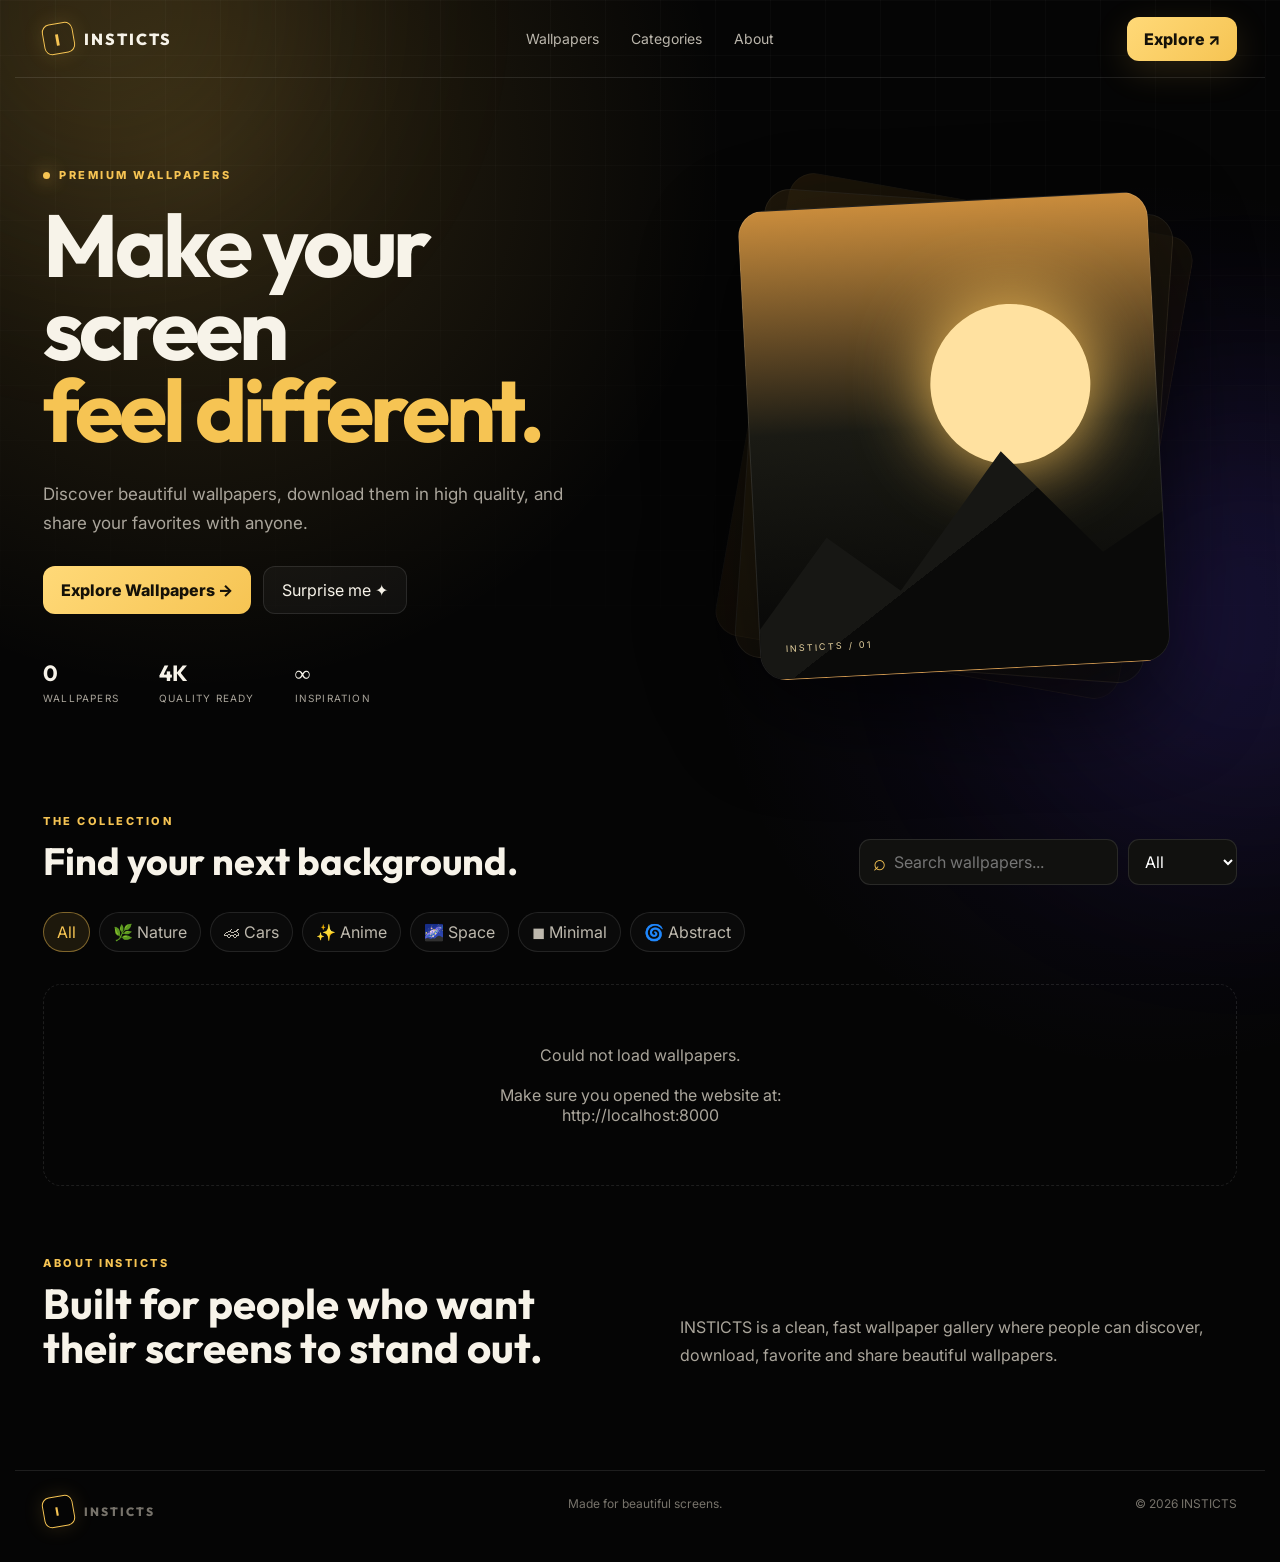
==== index.html @ b8e525a0 "Add files via upload" ====
<!DOCTYPE html>
<html lang="en">

<head>
    <meta charset="UTF-8">

    <meta name="viewport" content="width=device-width, initial-scale=1.0">

    <title>INSTICTS | Premium Wallpapers</title>

    <link rel="stylesheet" href="style.css">

    <link rel="preconnect" href="https://fonts.googleapis.com">

    <link rel="preconnect" href="https://fonts.gstatic.com" crossorigin>

    <link
        href="https://fonts.googleapis.com/css2?family=Inter:wght@400;500;600;700;800&family=Outfit:wght@500;600;700;800&display=swap"
        rel="stylesheet">

</head>


<body>

    <div class="bg-glow glow-one"></div>

    <div class="bg-glow glow-two"></div>


    <!-- NAVIGATION -->

    <header class="navbar">

        <a class="logo" href="#">

            <span class="logo-mark">I</span>

            <span>INSTICTS</span>

        </a>


        <nav>

            <a href="#wallpapers">Wallpapers</a>

            <a href="#categories">Categories</a>

            <a href="#about">About</a>

        </nav>


        <a class="nav-button" href="#wallpapers">

            Explore ↗

        </a>

    </header>



    <main>


        <!-- HERO SECTION -->

        <section class="hero">

            <div class="hero-copy">

                <div class="eyebrow">

                    <span></span>

                    PREMIUM WALLPAPERS

                </div>


                <h1>

                    Make your screen

                    <em>feel different.</em>

                </h1>


                <p>

                    Discover beautiful wallpapers, download them in high quality,
                    and share your favorites with anyone.

                </p>


                <div class="hero-actions">

                    <a class="primary-button" href="#wallpapers">

                        Explore Wallpapers →

                    </a>


                    <button class="ghost-button" id="randomHero">

                        Surprise me ✦

                    </button>

                </div>


                <div class="stats">

                    <div>

                        <strong id="wallpaperCount">0</strong>

                        <span>Wallpapers</span>

                    </div>


                    <div>

                        <strong>4K</strong>

                        <span>Quality Ready</span>

                    </div>


                    <div>

                        <strong>∞</strong>

                        <span>Inspiration</span>

                    </div>

                </div>

            </div>



            <!-- HERO ART -->

            <div class="hero-art">

                <div class="hero-card card-back"></div>

                <div class="hero-card card-middle"></div>

                <div class="hero-card card-front">

                    <div class="hero-sun"></div>

                    <div class="hero-mountain"></div>

                    <div class="hero-label">

                        INSTICTS / 01

                    </div>

                </div>

            </div>

        </section>



        <!-- WALLPAPER TOOLBAR -->

        <section class="toolbar" id="wallpapers">

            <div>

                <div class="section-kicker">

                    THE COLLECTION

                </div>


                <h2>

                    Find your next background.

                </h2>

            </div>


            <div class="controls">

                <label class="search">

                    <span>⌕</span>

                    <input
                        id="searchInput"
                        type="search"
                        placeholder="Search wallpapers...">

                </label>


                <select id="categoryFilter">

                    <option value="All">All</option>

                    <option value="Nature">Nature</option>

                    <option value="Cars">Cars</option>

                    <option value="Anime">Anime</option>

                    <option value="Space">Space</option>

                    <option value="Minimal">Minimal</option>

                    <option value="Abstract">Abstract</option>

                </select>

            </div>

        </section>



        <!-- CATEGORIES -->

        <section class="chips" id="categories">

            <button class="chip active" data-category="All">

                All

            </button>


            <button class="chip" data-category="Nature">

                🌿 Nature

            </button>


            <button class="chip" data-category="Cars">

                🏎 Cars

            </button>


            <button class="chip" data-category="Anime">

                ✨ Anime

            </button>


            <button class="chip" data-category="Space">

                🌌 Space

            </button>


            <button class="chip" data-category="Minimal">

                ◼ Minimal

            </button>


            <button class="chip" data-category="Abstract">

                🌀 Abstract

            </button>

        </section>



        <!-- WALLPAPERS AUTOMATICALLY APPEAR HERE -->

        <section
            class="wallpaper-grid"
            id="wallpaperGrid">

        </section>



        <!-- ABOUT SECTION -->

        <section class="about" id="about">

            <div>

                <div class="section-kicker">

                    ABOUT INSTICTS

                </div>


                <h2>

                    Built for people who want their screens to stand out.

                </h2>

            </div>


            <p>

                INSTICTS is a clean, fast wallpaper gallery where people can
                discover, download, favorite and share beautiful wallpapers.

            </p>

        </section>


    </main>



    <!-- WALLPAPER PREVIEW MODAL -->

    <div class="modal" id="previewModal">

        <div class="modal-backdrop" data-close></div>


        <div class="modal-content">

            <button
                class="modal-close"
                data-close>

                ×

            </button>


            <img
                id="modalImage"
                src=""
                alt="">


            <div class="modal-info">

                <div>

                    <span
                        class="modal-category"
                        id="modalCategory">

                    </span>


                    <h3 id="modalTitle"></h3>

                </div>


                <div class="modal-actions">

                    <button
                        class="primary-button small"
                        id="modalDownload">

                        Download ↓

                    </button>


                    <button
                        class="ghost-button small"
                        id="modalShare">

                        Share ↗

                    </button>

                </div>

            </div>

        </div>

    </div>



    <!-- FOOTER -->

    <footer>

        <div class="logo">

            <span class="logo-mark">I</span>

            <span>INSTICTS</span>

        </div>


        <span>

            Made for beautiful screens.

        </span>


        <span>

            © 2026 INSTICTS

        </span>

    </footer>



    <!-- JAVASCRIPT -->

    <script src="script.js"></script>

</body>

</html>
---- style.css ----
:root {
    --gold: #f6c453;
    --gold-light: #ffd978;
    --black: #050505;
    --panel: #11110f;
    --text: #f7f3e9;
    --muted: #aaa59b;
    --line: rgba(255,255,255,0.1);
}

* {
    box-sizing: border-box;
    margin: 0;
    padding: 0;
}

html {
    scroll-behavior: smooth;
}

body {
    min-height: 100vh;
    background:
        radial-gradient(
            circle at 15% 10%,
            rgba(246,196,83,0.16),
            transparent 30%
        ),
        radial-gradient(
            circle at 90% 40%,
            rgba(110,70,255,0.10),
            transparent 30%
        ),
        #050505;

    color: var(--text);
    font-family: Inter, Arial, sans-serif;
    overflow-x: hidden;
}

/* Background grid */

body::before {
    content: "";
    position: fixed;
    inset: 0;
    pointer-events: none;
    z-index: -5;

    background-image:
        linear-gradient(
            rgba(255,255,255,0.025) 1px,
            transparent 1px
        ),
        linear-gradient(
            90deg,
            rgba(255,255,255,0.025) 1px,
            transparent 1px
        );

    background-size: 55px 55px;

    mask-image:
        linear-gradient(
            to bottom,
            black,
            transparent 90%
        );
}

/* Glow effects */

.bg-glow {
    position: fixed;
    width: 420px;
    height: 420px;
    border-radius: 50%;
    filter: blur(120px);
    opacity: 0.12;
    pointer-events: none;
    z-index: -2;
}

.glow-one {
    background: var(--gold);
    top: -200px;
    left: -100px;
}

.glow-two {
    background: #6048ff;
    right: -180px;
    top: 45%;
}


/* Links */

a {
    color: inherit;
    text-decoration: none;
}

button,
input,
select {
    font: inherit;
}


/* NAVIGATION */

.navbar {
    height: 78px;
    max-width: 1250px;
    margin: auto;

    padding: 0 28px;

    display: flex;
    align-items: center;
    justify-content: space-between;

    border-bottom: 1px solid var(--line);
}

.logo {
    display: flex;
    align-items: center;
    gap: 10px;

    font-family: Outfit, sans-serif;
    font-weight: 800;

    letter-spacing: 2px;
}

.logo-mark {
    width: 31px;
    height: 31px;

    display: grid;
    place-items: center;

    border: 1px solid var(--gold);
    color: var(--gold);

    border-radius: 8px;

    transform: rotate(-10deg);

    box-shadow:
        0 0 20px rgba(246,196,83,0.15);
}

nav {
    display: flex;
    gap: 32px;

    color: #bbb6ac;

    font-size: 14px;
}

nav a {
    transition: 0.25s;
}

nav a:hover {
    color: var(--gold);
}

.nav-button {
    padding: 12px 17px;

    border-radius: 12px;

    background:
        linear-gradient(
            135deg,
            var(--gold-light),
            var(--gold)
        );

    color: #151108;

    font-weight: 800;

    box-shadow:
        0 10px 35px rgba(246,196,83,0.15);

    transition: 0.25s;
}

.nav-button:hover {
    transform: translateY(-2px);
}


/* HERO */

.hero {
    max-width: 1250px;
    margin: auto;

    padding: 90px 28px 110px;

    display: grid;
    grid-template-columns: 1fr 1fr;

    align-items: center;

    gap: 60px;
}

.eyebrow {
    display: flex;
    align-items: center;

    gap: 9px;

    margin-bottom: 22px;

    color: var(--gold);

    font-size: 11px;
    font-weight: 800;

    letter-spacing: 2.5px;
}

.eyebrow span {
    width: 7px;
    height: 7px;

    border-radius: 50%;

    background: var(--gold);

    box-shadow:
        0 0 18px var(--gold);
}

h1,
h2,
h3 {
    font-family: Outfit, sans-serif;
}

h1 {
    font-size: clamp(52px, 7vw, 88px);

    line-height: 0.94;

    letter-spacing: -4px;
}

h1 em {
    display: block;

    color: var(--gold);

    font-style: normal;
}

.hero-copy > p {
    max-width: 560px;

    margin: 28px 0;

    color: var(--muted);

    font-size: 17px;

    line-height: 1.7;
}

.hero-actions {
    display: flex;
    gap: 12px;

    flex-wrap: wrap;
}

.primary-button {
    border: none;

    padding: 13px 18px;

    border-radius: 12px;

    background:
        linear-gradient(
            135deg,
            var(--gold-light),
            var(--gold)
        );

    color: #151108;

    font-weight: 800;

    cursor: pointer;

    display: inline-flex;
    align-items: center;

    gap: 10px;

    transition: 0.25s;
}

.primary-button:hover {
    transform: translateY(-2px);

    box-shadow:
        0 15px 35px rgba(246,196,83,0.2);
}

.ghost-button {
    border: 1px solid var(--line);

    padding: 13px 18px;

    border-radius: 12px;

    background: rgba(255,255,255,0.04);

    color: var(--text);

    cursor: pointer;

    transition: 0.25s;
}

.ghost-button:hover {
    color: var(--gold);

    border-color:
        rgba(246,196,83,0.45);
}


/* STATS */

.stats {
    display: flex;

    gap: 40px;

    margin-top: 45px;
}

.stats div {
    display: flex;

    flex-direction: column;

    gap: 5px;
}

.stats strong {
    font-family: Outfit;

    font-size: 22px;
}

.stats span {
    color: var(--muted);

    font-size: 10px;

    text-transform: uppercase;

    letter-spacing: 1.2px;
}


/* HERO ART */

.hero-art {
    position: relative;

    width: 100%;

    max-width: 500px;

    height: 530px;

    margin: auto;
}

.hero-card {
    position: absolute;

    inset: 30px 45px;

    overflow: hidden;

    border-radius: 26px;

    border: 1px solid rgba(255,255,255,0.1);

    box-shadow:
        0 35px 100px rgba(0,0,0,0.45);
}

.card-back {
    transform: rotate(10deg);

    opacity: 0.3;

    background:
        linear-gradient(
            135deg,
            #553c15,
            #17130b
        );
}

.card-middle {
    transform: rotate(4deg);

    opacity: 0.6;

    background:
        linear-gradient(
            135deg,
            #31250f,
            #0d0d0b
        );
}

.card-front {
    transform: rotate(-3deg);

    background:
        linear-gradient(
            180deg,
            #c98c3c 0%,
            #1a1a14 48%,
            #050505 100%
        );
}

.hero-sun {
    position: absolute;

    width: 160px;
    height: 160px;

    top: 105px;
    right: 65px;

    border-radius: 50%;

    background: #ffe1a0;

    box-shadow:
        0 0 75px #ffc85b;
}

.hero-mountain {
    position: absolute;

    bottom: 0;
    left: -10%;

    width: 125%;
    height: 55%;

    background:
        linear-gradient(
            145deg,
            #171714 50%,
            #0a0a09 50%
        );

    clip-path:
        polygon(
            0 100%,
            22% 46%,
            36% 68%,
            57% 16%,
            76% 57%,
            100% 28%,
            100% 100%
        );
}

.hero-label {
    position: absolute;

    bottom: 25px;
    left: 25px;

    color: #e7d3a0;

    font-size: 9px;

    letter-spacing: 2px;
}


/* COLLECTION */

.toolbar {
    max-width: 1250px;
    margin: auto;

    padding: 0 28px;

    display: flex;

    justify-content: space-between;

    align-items: end;

    gap: 30px;
}

.section-kicker {
    color: var(--gold);

    font-size: 11px;

    font-weight: 800;

    letter-spacing: 2.5px;
}

.toolbar h2 {
    margin-top: 9px;

    font-size: 38px;
}

.controls {
    display: flex;

    gap: 10px;
}

.search {
    display: flex;

    align-items: center;

    gap: 8px;

    padding: 0 13px;

    border: 1px solid var(--line);

    border-radius: 11px;

    background: var(--panel);
}

.search span {
    color: var(--gold);

    font-size: 22px;
}

.search input {
    width: 210px;

    padding: 12px 0;

    border: none;

    outline: none;

    background: transparent;

    color: white;
}

.controls select {
    padding: 0 12px;

    border: 1px solid var(--line);

    border-radius: 11px;

    outline: none;

    background: var(--panel);

    color: white;
}


/* CATEGORY BUTTONS */

.chips {
    max-width: 1250px;

    margin: 27px auto 32px;

    padding: 0 28px;

    display: flex;

    gap: 9px;

    flex-wrap: wrap;
}

.chip {
    padding: 9px 13px;

    border: 1px solid var(--line);

    border-radius: 999px;

    background: rgba(255,255,255,0.025);

    color: #bdb8ad;

    cursor: pointer;

    transition: 0.25s;
}

.chip:hover,
.chip.active {
    color: var(--gold);

    border-color:
        rgba(246,196,83,0.45);

    background:
        rgba(246,196,83,0.1);
}


/* WALLPAPER GRID */

.wallpaper-grid {
    max-width: 1250px;

    margin: auto;

    padding: 0 28px 70px;

    display: grid;

    grid-template-columns:
        repeat(4, 1fr);

    gap: 16px;
}

.wallpaper-card {
    position: relative;

    overflow: hidden;

    aspect-ratio: 4 / 5;

    border-radius: 17px;

    background: #111;

    border: 1px solid var(--line);

    cursor: pointer;

    transition: 0.3s;
}

.wallpaper-card:hover {
    transform: translateY(-5px);

    border-color:
        rgba(246,196,83,0.3);

    box-shadow:
        0 20px 45px rgba(0,0,0,0.35);
}

.wallpaper-card img {
    width: 100%;
    height: 100%;

    object-fit: cover;

    display: block;

    transition:
        transform 0.5s,
        filter 0.5s;
}

.wallpaper-card:hover img {
    transform: scale(1.07);

    filter: brightness(0.65);
}

.card-overlay {
    position: absolute;

    inset: 0;

    padding: 14px;

    display: flex;

    flex-direction: column;

    justify-content: space-between;

    opacity: 0;

    background:
        linear-gradient(
            to bottom,
            rgba(0,0,0,0.15),
            rgba(0,0,0,0.85)
        );

    transition: 0.3s;
}

.wallpaper-card:hover .card-overlay {
    opacity: 1;
}

.card-top {
    display: flex;

    justify-content: space-between;
}

.icon-btn {
    width: 36px;
    height: 36px;

    border-radius: 50%;

    border: 1px solid
        rgba(255,255,255,0.18);

    background:
        rgba(0,0,0,0.45);

    color: white;

    cursor: pointer;

    transition: 0.2s;
}

.icon-btn:hover {
    color: var(--gold);

    border-color: var(--gold);
}

.card-bottom {
    display: flex;

    justify-content: space-between;

    align-items: end;
}

.card-bottom h3 {
    margin-top: 8px;

    font-size: 17px;
}

.tag {
    padding: 5px 8px;

    border-radius: 99px;

    background: var(--gold);

    color: #111;

    font-size: 9px;

    font-weight: 800;
}


/* OWNER MESSAGE */

.owner-note {
    max-width: 1194px;

    margin: 0 auto 100px;

    padding: 20px;

    display: flex;

    gap: 14px;

    align-items: center;

    border: 1px dashed
        rgba(246,196,83,0.28);

    border-radius: 16px;

    background:
        rgba(246,196,83,0.025);
}

.owner-icon {
    width: 42px;
    height: 42px;

    display: grid;

    place-items: center;

    flex-shrink: 0;

    border-radius: 12px;

    background:
        rgba(246,196,83,0.1);

    color: var(--gold);

    font-size: 25px;
}

.owner-note p {
    margin-top: 4px;

    color: var(--muted);

    font-size: 13px;

    line-height: 1.5;
}

.owner-note code {
    color: var(--gold);
}


/* ABOUT */

.about {
    max-width: 1250px;

    margin: auto;

    padding: 0 28px 100px;

    display: grid;

    grid-template-columns:
        1fr 1fr;

    gap: 80px;
}

.about h2 {
    margin-top: 12px;

    font-size: 42px;

    line-height: 1.05;
}

.about p {
    align-self: end;

    color: var(--muted);

    line-height: 1.8;
}


/* FOOTER */

footer {
    max-width: 1250px;

    margin: auto;

    padding: 25px 28px 35px;

    border-top: 1px solid var(--line);

    display: flex;

    justify-content: space-between;

    color: #77736b;

    font-size: 12px;
}


/* MODAL */

.modal {
    position: fixed;

    inset: 0;

    z-index: 20;

    display: none;

    align-items: center;

    justify-content: center;

    padding: 25px;
}

.modal.open {
    display: flex;
}

.modal-backdrop {
    position: absolute;

    inset: 0;

    background:
        rgba(0,0,0,0.84);

    backdrop-filter: blur(8px);
}

.modal-content {
    position: relative;

    z-index: 1;

    width: min(900px, 100%);

    max-height: 92vh;

    overflow: auto;

    padding: 14px;

    border: 1px solid var(--line);

    border-radius: 20px;

    background: #0d0d0c;

    box-shadow:
        0 40px 120px #000;
}

.modal-content > img {
    width: 100%;

    max-height: 70vh;

    object-fit: contain;

    border-radius: 12px;

    background: #050505;
}

.modal-close {
    position: absolute;

    top: 25px;
    right: 25px;

    width: 38px;
    height: 38px;

    border-radius: 50%;

    border: 1px solid white;

    background:
        rgba(0,0,0,0.7);

    color: white;

    font-size: 25px;

    cursor: pointer;

    z-index: 2;
}

.modal-info {
    display: flex;

    justify-content: space-between;

    align-items: center;

    gap: 20px;

    padding: 16px 8px 5px;
}

.modal-category {
    color: var(--gold);

    font-size: 10px;

    text-transform: uppercase;

    letter-spacing: 1.5px;
}

.modal-info h3 {
    margin-top: 5px;

    font-size: 26px;
}

.modal-actions {
    display: flex;

    gap: 8px;
}

.small {
    padding: 10px 13px;
}


/* EMPTY */

.empty {
    grid-column: 1 / -1;

    padding: 60px 20px;

    text-align: center;

    color: var(--muted);

    border: 1px dashed var(--line);

    border-radius: 18px;
}


/* RESPONSIVE */

@media (max-width: 950px) {

    .hero {
        grid-template-columns: 1fr;
        padding-top: 60px;
    }

    .hero-art {
        height: 440px;
    }

    .wallpaper-grid {
        grid-template-columns:
            repeat(3, 1fr);
    }

    .toolbar {
        flex-direction: column;

        align-items: flex-start;
    }

    .controls {
        width: 100%;
    }

    .search {
        flex: 1;
    }

    .search input {
        width: 100%;
    }

    .about {
        gap: 35px;
    }

}


@media (max-width: 680px) {

    nav {
        display: none;
    }

    .navbar {
        padding: 0 18px;
    }

    .hero {
        padding:
            50px 18px 70px;
    }

    h1 {
        font-size: 53px;

        letter-spacing:
            -2.5px;
    }

    .hero-art {
        height: 390px;
    }

    .hero-card {
        inset: 25px 30px;
    }

    .stats {
        gap: 22px;
    }

    .toolbar,
    .chips,
    .wallpaper-grid,
    .about {
        padding-left: 18px;
        padding-right: 18px;
    }

    .wallpaper-grid {
        grid-template-columns:
            repeat(2, 1fr);

        gap: 10px;
    }

    .toolbar h2 {
        font-size: 31px;
    }

    .controls {
        flex-direction: column;
    }

    .controls select {
        height: 45px;
    }

    .about {
        grid-template-columns: 1fr;
    }

    .about h2 {
        font-size: 35px;
    }

    footer {
        padding-left: 18px;
        padding-right: 18px;

        gap: 15px;

        flex-wrap: wrap;
    }

    .modal-info {
        flex-direction: column;

        align-items: flex-start;
    }

    .hero-actions
    .primary-button,
    .hero-actions
    .ghost-button {
        width: 100%;

        justify-content: center;
    }

}
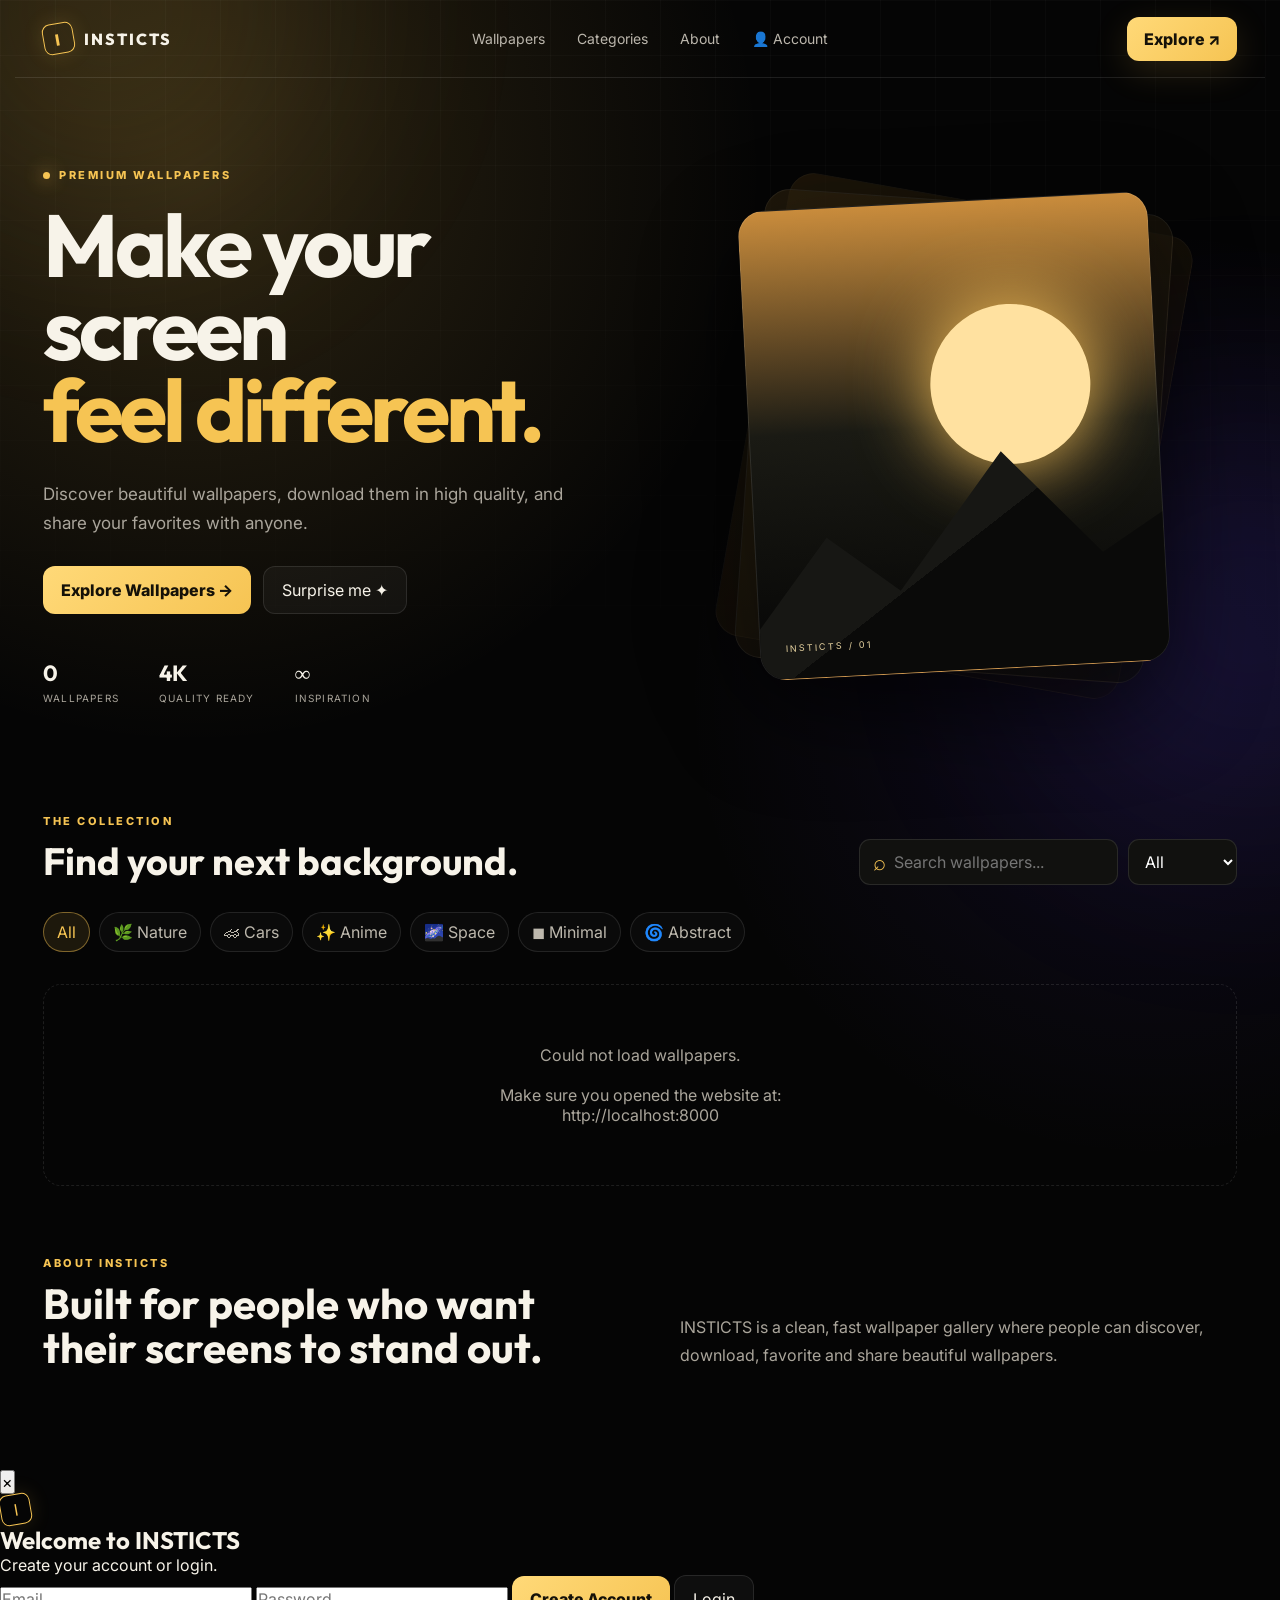
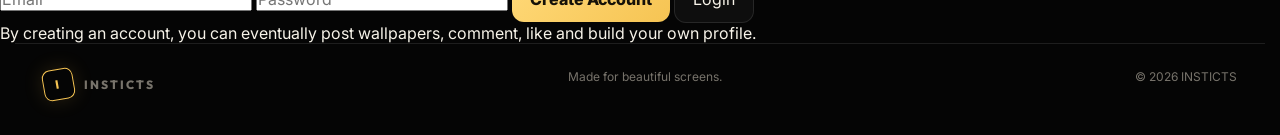
==== commit a5061584: "Add account modal and navigation updates" ====
--- a/index.html
+++ b/index.html
@@ -2,6 +2,7 @@
 <html lang="en">
 
 <head>
+
     <meta charset="UTF-8">
 
     <meta name="viewport" content="width=device-width, initial-scale=1.0">
@@ -48,6 +49,10 @@
             <a href="#categories">Categories</a>
 
             <a href="#about">About</a>
+
+            <a href="#account" id="accountButton">
+                👤 Account
+            </a>
 
         </nav>
 
@@ -293,7 +298,7 @@
 
 
 
-        <!-- WALLPAPERS AUTOMATICALLY APPEAR HERE -->
+        <!-- WALLPAPERS -->
 
         <section
             class="wallpaper-grid"
@@ -408,6 +413,87 @@
 
 
 
+    <!-- ACCOUNT MODAL -->
+
+    <div class="account-modal" id="accountModal">
+
+        <div class="account-box">
+
+            <button
+                class="account-close"
+                id="closeAccount">
+
+                ×
+
+            </button>
+
+
+            <div class="account-logo">
+
+                <span class="logo-mark">I</span>
+
+            </div>
+
+
+            <h2>
+
+                Welcome to INSTICTS
+
+            </h2>
+
+
+            <p id="accountMessage">
+
+                Create your account or login.
+
+            </p>
+
+
+            <input
+                type="email"
+                id="emailInput"
+                placeholder="Email"
+                autocomplete="email">
+
+
+            <input
+                type="password"
+                id="passwordInput"
+                placeholder="Password"
+                autocomplete="current-password">
+
+
+            <button
+                class="primary-button account-action"
+                id="signupButton">
+
+                Create Account
+
+            </button>
+
+
+            <button
+                class="ghost-button account-action"
+                id="loginButton">
+
+                Login
+
+            </button>
+
+
+            <p class="account-note">
+
+                By creating an account, you can eventually post wallpapers,
+                comment, like and build your own profile.
+
+            </p>
+
+        </div>
+
+    </div>
+
+
+
     <!-- FOOTER -->
 
     <footer>
@@ -438,10 +524,193 @@
 
 
 
-    <!-- JAVASCRIPT -->
+    <!-- SUPABASE -->
+
+    <script src="https://cdn.jsdelivr.net/npm/@supabase/supabase-js@2"></script>
+
+    <script src="supabase.js"></script>
 
     <script src="script.js"></script>
 
+
+    <!-- ACCOUNT JAVASCRIPT -->
+
+    <script>
+
+        const accountButton =
+            document.getElementById("accountButton");
+
+        const accountModal =
+            document.getElementById("accountModal");
+
+        const closeAccount =
+            document.getElementById("closeAccount");
+
+        const signupButton =
+            document.getElementById("signupButton");
+
+        const loginButton =
+            document.getElementById("loginButton");
+
+        const emailInput =
+            document.getElementById("emailInput");
+
+        const passwordInput =
+            document.getElementById("passwordInput");
+
+        const accountMessage =
+            document.getElementById("accountMessage");
+
+
+        // Open account window
+
+        accountButton.addEventListener("click", (event) => {
+
+            event.preventDefault();
+
+            accountModal.classList.add("active");
+
+        });
+
+
+        // Close account window
+
+        closeAccount.addEventListener("click", () => {
+
+            accountModal.classList.remove("active");
+
+        });
+
+
+        // Close when clicking outside
+
+        accountModal.addEventListener("click", (event) => {
+
+            if (event.target === accountModal) {
+
+                accountModal.classList.remove("active");
+
+            }
+
+        });
+
+
+        // Create account
+
+        signupButton.addEventListener("click", async () => {
+
+            const email = emailInput.value.trim();
+
+            const password = passwordInput.value;
+
+
+            if (!email || !password) {
+
+                accountMessage.textContent =
+                    "Please enter your email and password.";
+
+                return;
+
+            }
+
+
+            if (password.length < 6) {
+
+                accountMessage.textContent =
+                    "Password must be at least 6 characters.";
+
+                return;
+
+            }
+
+
+            accountMessage.textContent =
+                "Creating your account...";
+
+
+            const { data, error } =
+                await supabaseClient.auth.signUp({
+
+                    email: email,
+
+                    password: password
+
+                });
+
+
+            if (error) {
+
+                accountMessage.textContent =
+                    error.message;
+
+                return;
+
+            }
+
+
+            accountMessage.textContent =
+                "Account created! Check your email to verify your account.";
+
+        });
+
+
+        // Login
+
+        loginButton.addEventListener("click", async () => {
+
+            const email = emailInput.value.trim();
+
+            const password = passwordInput.value;
+
+
+            if (!email || !password) {
+
+                accountMessage.textContent =
+                    "Please enter your email and password.";
+
+                return;
+
+            }
+
+
+            accountMessage.textContent =
+                "Logging in...";
+
+
+            const { data, error } =
+                await supabaseClient.auth.signInWithPassword({
+
+                    email: email,
+
+                    password: password
+
+                });
+
+
+            if (error) {
+
+                accountMessage.textContent =
+                    error.message;
+
+                return;
+
+            }
+
+
+            accountMessage.textContent =
+                "Login successful!";
+
+
+            setTimeout(() => {
+
+                accountModal.classList.remove("active");
+
+            }, 1000);
+
+        });
+
+    </script>
+
 </body>
 
-</html>+</html>
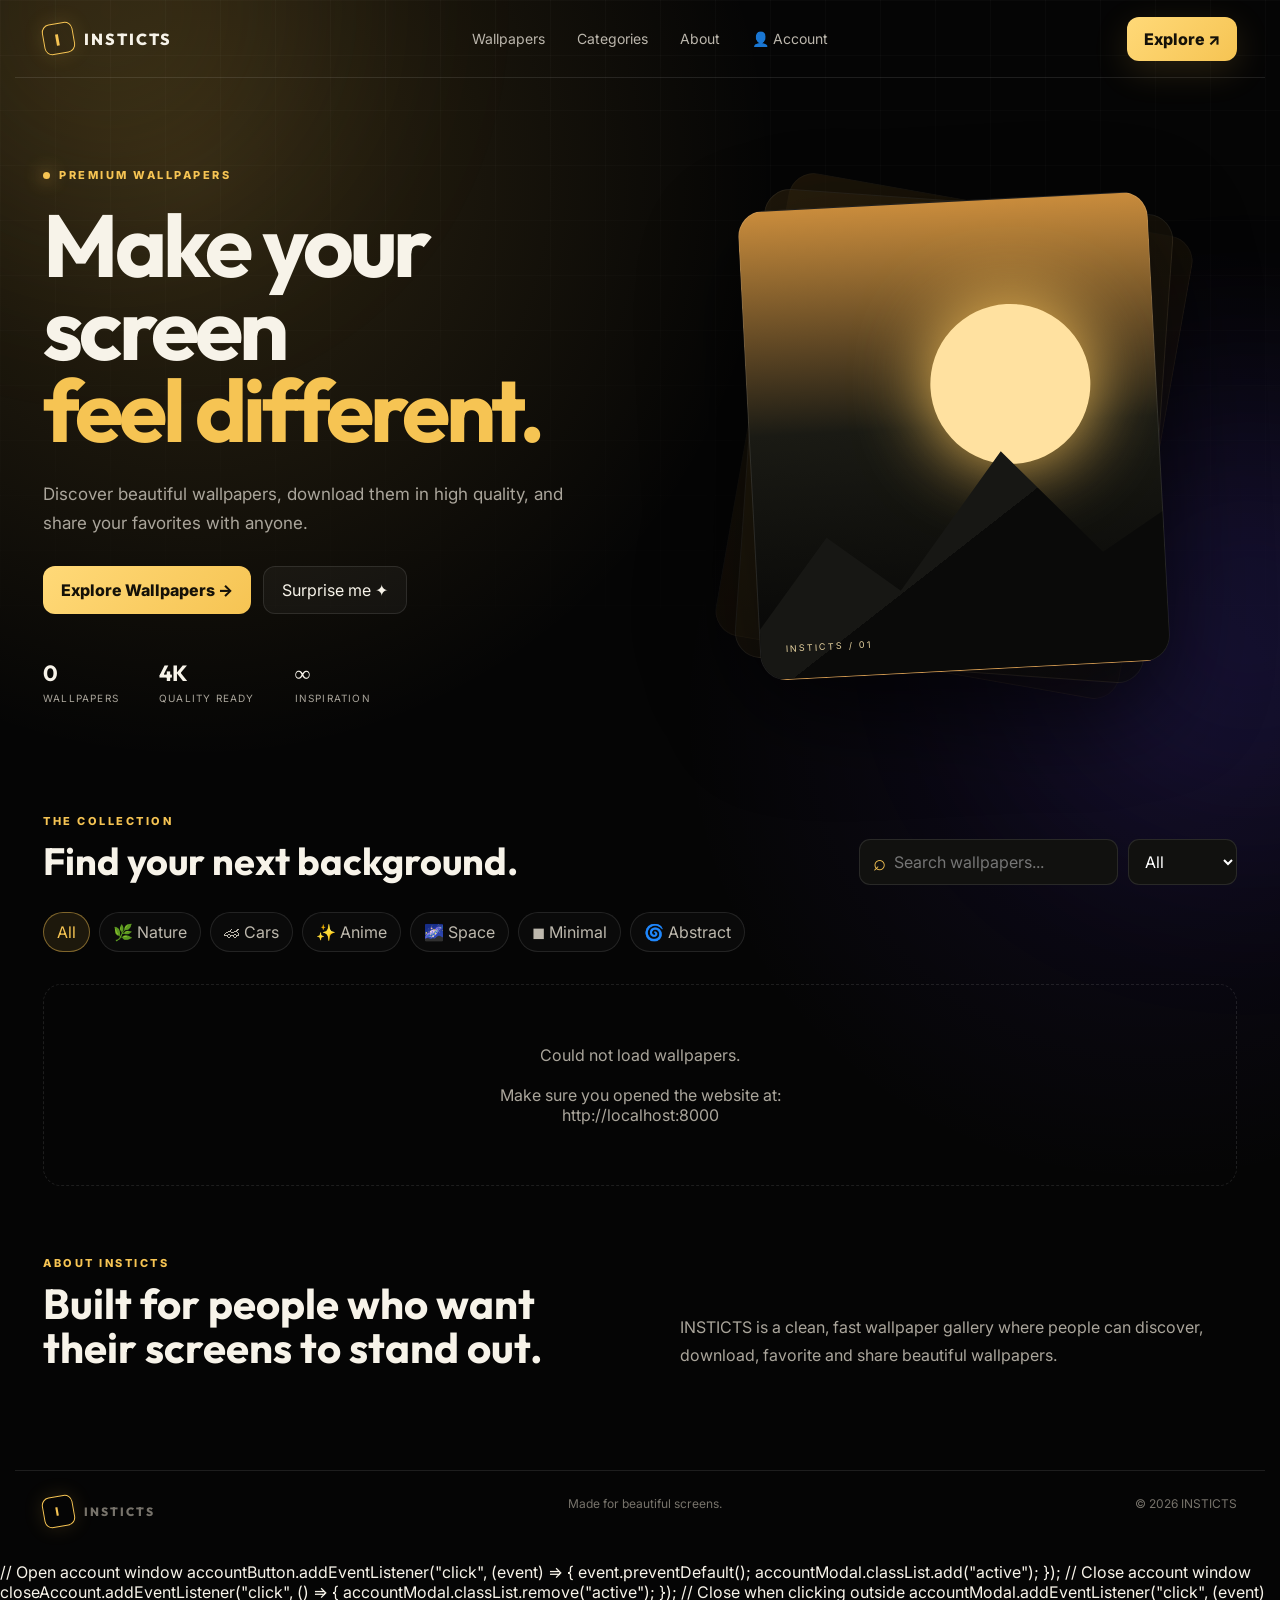
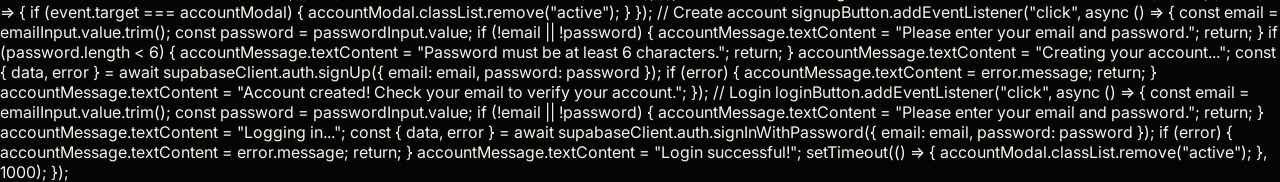
==== commit 19a3f644: "Fix HTML encoding issues in index.html" ====
--- a/index.html
+++ b/index.html
@@ -535,33 +535,272 @@
 
     <!-- ACCOUNT JAVASCRIPT -->
 
-    <script>
-
-        const accountButton =
-            document.getElementById("accountButton");
-
-        const accountModal =
-            document.getElementById("accountModal");
-
-        const closeAccount =
-            document.getElementById("closeAccount");
-
-        const signupButton =
-            document.getElementById("signupButton");
-
-        const loginButton =
-            document.getElementById("loginButton");
-
-        const emailInput =
-            document.getElementById("emailInput");
-
-        const passwordInput =
-            document.getElementById("passwordInput");
-
-        const accountMessage =
-            document.getElementById("accountMessage");
-
-
+   <!-- ACCOUNT JAVASCRIPT -->
+
+<script>
+
+    const accountButton =
+        document.getElementById("accountButton");
+
+    const accountModal =
+        document.getElementById("accountModal");
+
+    const closeAccount =
+        document.getElementById("closeAccount");
+
+    const signupButton =
+        document.getElementById("signupButton");
+
+    const loginButton =
+        document.getElementById("loginButton");
+
+    const emailInput =
+        document.getElementById("emailInput");
+
+    const passwordInput =
+        document.getElementById("passwordInput");
+
+    const accountMessage =
+        document.getElementById("accountMessage");
+
+
+    // Open account window
+    accountButton.addEventListener("click", (event) => {
+
+        event.preventDefault();
+
+        accountModal.classList.add("active");
+
+    });
+
+
+    // Close account window
+    closeAccount.addEventListener("click", () => {
+
+        accountModal.classList.remove("active");
+
+    });
+
+
+    // Close when clicking outside
+    accountModal.addEventListener("click", (event) => {
+
+        if (event.target === accountModal) {
+
+            accountModal.classList.remove("active");
+
+        }
+
+    });
+
+
+    // CREATE ACCOUNT
+    signupButton.addEventListener("click", async () => {
+
+        const email =
+            emailInput.value.trim();
+
+        const password =
+            passwordInput.value;
+
+
+        if (!email || !password) {
+
+            accountMessage.textContent =
+                "Please enter your email and password.";
+
+            return;
+
+        }
+
+
+        if (password.length < 6) {
+
+            accountMessage.textContent =
+                "Password must be at least 6 characters.";
+
+            return;
+
+        }
+
+
+        accountMessage.textContent =
+            "Creating your account...";
+
+
+        try {
+
+            const { data, error } =
+                await supabaseClient.auth.signUp({
+
+                    email: email,
+
+                    password: password
+
+                });
+
+
+            if (error) {
+
+                accountMessage.textContent =
+                    error.message;
+
+                return;
+
+            }
+
+
+            accountMessage.textContent =
+                "✅ Account created! Check your email to verify your account.";
+
+
+            emailInput.value = "";
+            passwordInput.value = "";
+
+
+        } catch (error) {
+
+            console.error(error);
+
+            accountMessage.textContent =
+                "Something went wrong. Please try again.";
+
+        }
+
+    });
+
+
+    // LOGIN
+    loginButton.addEventListener("click", async () => {
+
+        const email =
+            emailInput.value.trim();
+
+        const password =
+            passwordInput.value;
+
+
+        if (!email || !password) {
+
+            accountMessage.textContent =
+                "Please enter your email and password.";
+
+            return;
+
+        }
+
+
+        accountMessage.textContent =
+            "Logging in...";
+
+
+        try {
+
+            const { data, error } =
+                await supabaseClient.auth.signInWithPassword({
+
+                    email: email,
+
+                    password: password
+
+                });
+
+
+            if (error) {
+
+                accountMessage.textContent =
+                    error.message;
+
+                return;
+
+            }
+
+
+            accountMessage.textContent =
+                "✅ Login successful!";
+
+
+            updateAccountButton(data.user);
+
+
+            setTimeout(() => {
+
+                accountModal.classList.remove("active");
+
+            }, 1000);
+
+
+        } catch (error) {
+
+            console.error(error);
+
+            accountMessage.textContent =
+                "Something went wrong. Please try again.";
+
+        }
+
+    });
+
+
+    // UPDATE ACCOUNT BUTTON
+    function updateAccountButton(user) {
+
+        if (user) {
+
+            accountButton.innerHTML =
+                "👤 " + user.email;
+
+        } else {
+
+            accountButton.innerHTML =
+                "👤 Account";
+
+        }
+
+    }
+
+
+    // CHECK IF USER IS ALREADY LOGGED IN
+    async function checkLogin() {
+
+        const { data } =
+            await supabaseClient.auth.getSession();
+
+        if (data.session) {
+
+            updateAccountButton(data.session.user);
+
+        } else {
+
+            updateAccountButton(null);
+
+        }
+
+    }
+
+
+    // Listen for login/logout changes
+    supabaseClient.auth.onAuthStateChange(
+        (event, session) => {
+
+            if (session) {
+
+                updateAccountButton(session.user);
+
+            } else {
+
+                updateAccountButton(null);
+
+            }
+
+        }
+    );
+
+
+    // Start account check
+    checkLogin();
+
+</script>
         // Open account window
 
         accountButton.addEventListener("click", (event) => {
--- a/style.css
+++ b/style.css
@@ -1188,4 +1188,185 @@
         justify-content: center;
     }
 
-}+}
+/* ================================
+   ACCOUNT / LOGIN SYSTEM
+================================ */
+
+.account-modal {
+    position: fixed;
+    inset: 0;
+    background: rgba(0, 0, 0, 0.75);
+    backdrop-filter: blur(10px);
+
+    display: none;
+
+    align-items: center;
+    justify-content: center;
+
+    z-index: 9999;
+}
+
+.account-modal.active {
+    display: flex;
+}
+
+.account-box {
+    position: relative;
+
+    width: min(420px, 90%);
+
+    padding: 35px;
+
+    border-radius: 24px;
+
+    background: #111318;
+
+    border: 1px solid rgba(255, 255, 255, 0.12);
+
+    box-shadow: 0 30px 80px rgba(0, 0, 0, 0.5);
+
+    text-align: center;
+}
+
+.account-box h2 {
+    margin-bottom: 10px;
+}
+
+.account-box p {
+    color: #aaa;
+    margin-bottom: 20px;
+}
+
+.account-box input {
+    width: 100%;
+
+    box-sizing: border-box;
+
+    padding: 14px 16px;
+
+    margin-bottom: 12px;
+
+    border-radius: 12px;
+
+    border: 1px solid rgba(255, 255, 255, 0.12);
+
+    background: #191c22;
+
+    color: white;
+
+    outline: none;
+
+    font-size: 15px;
+}
+
+.account-box input:focus {
+    border-color: rgba(255, 255, 255, 0.4);
+}
+
+.account-action {
+    width: 100%;
+
+    margin-top: 8px;
+}
+
+.account-close {
+    position: absolute;
+
+    top: 15px;
+    right: 18px;
+
+    border: none;
+
+    background: transparent;
+
+    color: white;
+
+    font-size: 28px;
+
+    cursor: pointer;
+}
+
+.account-logo {
+    margin-bottom: 15px;
+}
+
+.account-note {
+    font-size: 12px;
+
+    margin-top: 20px;
+
+    line-height: 1.5;
+}
+/* ================================
+   MOBILE NAVIGATION FIX
+================================ */
+
+@media (max-width: 700px) {
+
+    .navbar {
+        padding: 15px 18px;
+        gap: 12px;
+        flex-wrap: wrap;
+    }
+
+    .navbar nav {
+        display: flex;
+        gap: 14px;
+        width: 100%;
+        order: 3;
+        overflow-x: auto;
+        white-space: nowrap;
+        padding-bottom: 5px;
+    }
+
+    .navbar nav a {
+        font-size: 13px;
+        flex-shrink: 0;
+    }
+
+    .nav-button {
+        display: none;
+    }
+
+}
+/* HORIZONTAL MOBILE NAVIGATION */
+
+@media (max-width: 680px) {
+
+    .navbar {
+        height: 78px;
+        min-height: 78px;
+        padding: 0 12px;
+        display: flex;
+        flex-wrap: nowrap;
+        gap: 12px;
+        overflow-x: auto;
+    }
+
+    .navbar .logo {
+        flex-shrink: 0;
+        font-size: 13px;
+    }
+
+    nav {
+        display: flex !important;
+        align-items: center;
+        gap: 12px;
+        width: auto;
+        flex: 1;
+        overflow-x: auto;
+        white-space: nowrap;
+        padding: 0;
+    }
+
+    nav a {
+        flex-shrink: 0;
+        font-size: 12px;
+    }
+
+    .nav-button {
+        display: none;
+    }
+
+}
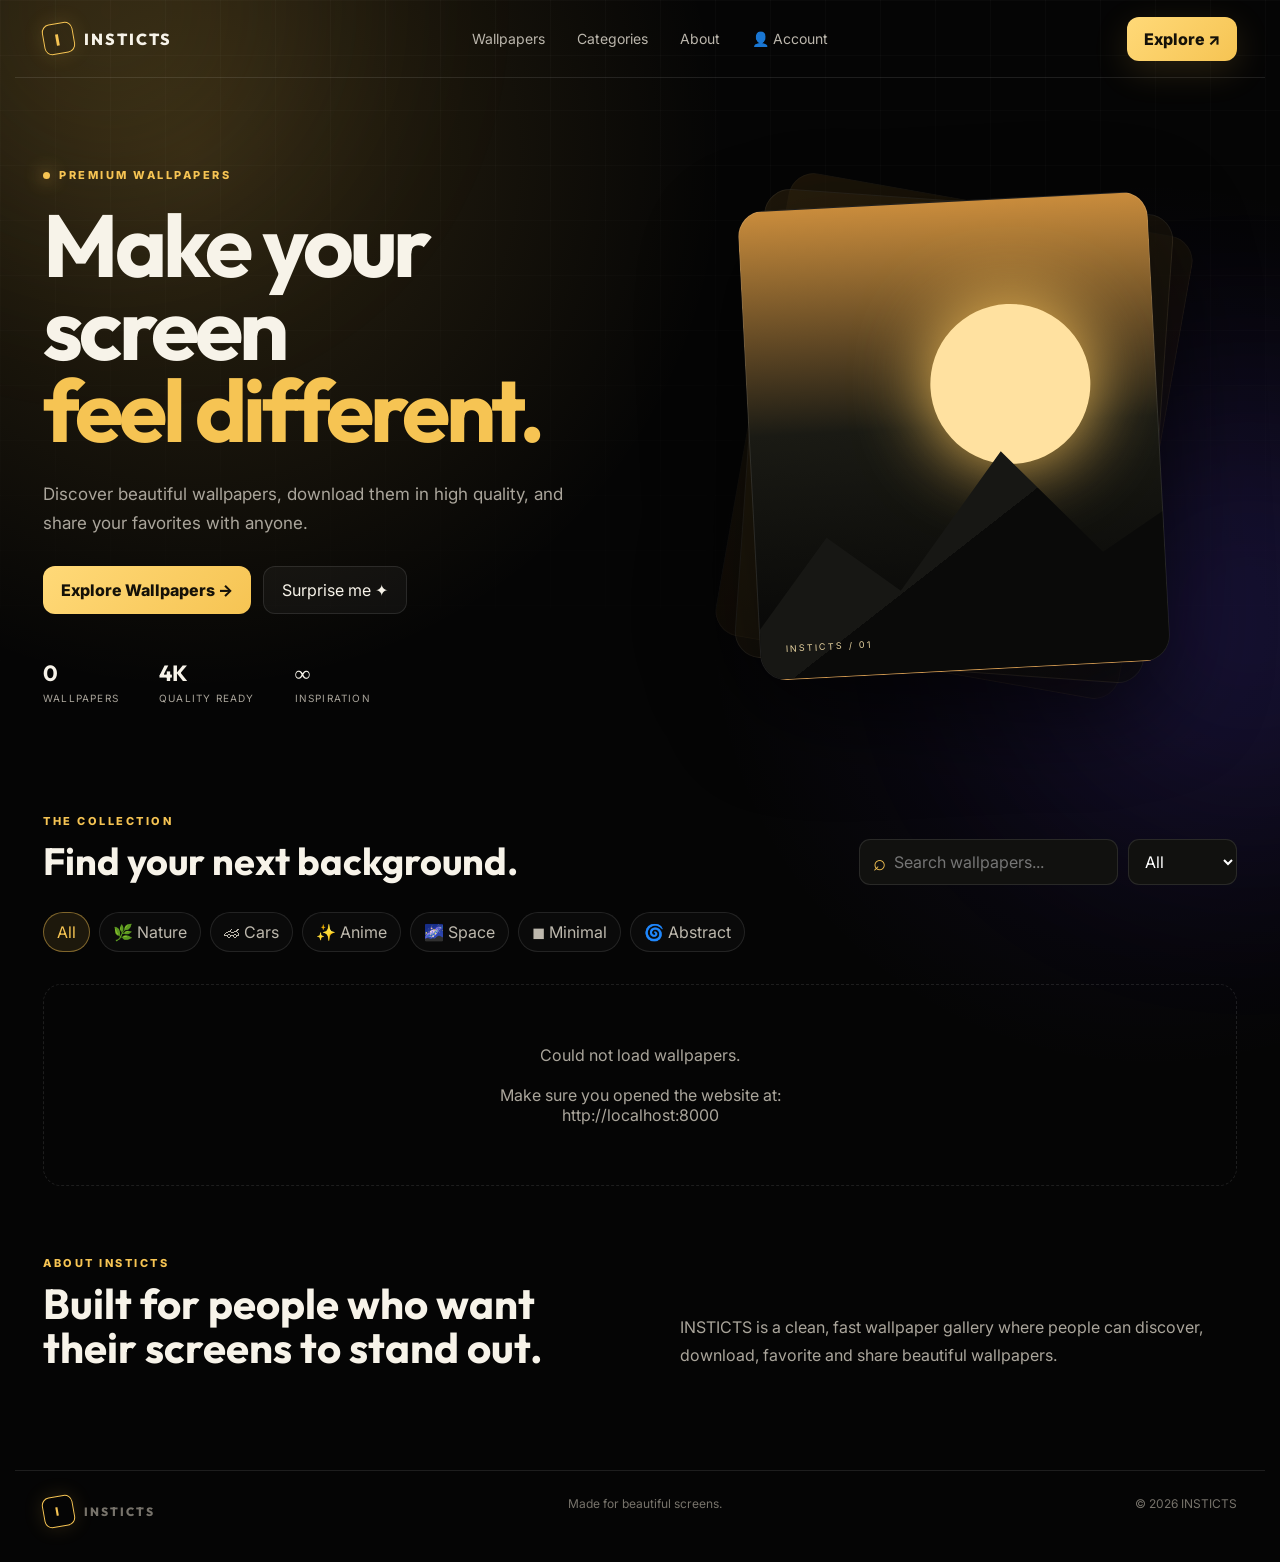
==== commit c78cc62a: "Refactor index.html structure and scripts" ====
--- a/index.html
+++ b/index.html
@@ -21,11 +21,9 @@
 
 </head>
 
-
 <body>
 
     <div class="bg-glow glow-one"></div>
-
     <div class="bg-glow glow-two"></div>
 
 
@@ -58,13 +56,10 @@
 
 
         <a class="nav-button" href="#wallpapers">
-
             Explore ↗
-
         </a>
 
     </header>
-
 
 
     <main>
@@ -105,16 +100,12 @@
                 <div class="hero-actions">
 
                     <a class="primary-button" href="#wallpapers">
-
                         Explore Wallpapers →
-
                     </a>
 
 
                     <button class="ghost-button" id="randomHero">
-
                         Surprise me ✦
-
                     </button>
 
                 </div>
@@ -153,7 +144,6 @@
             </div>
 
 
-
             <!-- HERO ART -->
 
             <div class="hero-art">
@@ -181,7 +171,6 @@
         </section>
 
 
-
         <!-- WALLPAPER TOOLBAR -->
 
         <section class="toolbar" id="wallpapers">
@@ -189,16 +178,11 @@
             <div>
 
                 <div class="section-kicker">
-
                     THE COLLECTION
-
                 </div>
 
-
                 <h2>
-
                     Find your next background.
-
                 </h2>
 
             </div>
@@ -241,61 +225,39 @@
         </section>
 
 
-
         <!-- CATEGORIES -->
 
         <section class="chips" id="categories">
 
             <button class="chip active" data-category="All">
-
                 All
-
-            </button>
-
+            </button>
 
             <button class="chip" data-category="Nature">
-
                 🌿 Nature
-
-            </button>
-
+            </button>
 
             <button class="chip" data-category="Cars">
-
                 🏎 Cars
-
-            </button>
-
+            </button>
 
             <button class="chip" data-category="Anime">
-
                 ✨ Anime
-
-            </button>
-
+            </button>
 
             <button class="chip" data-category="Space">
-
                 🌌 Space
-
-            </button>
-
+            </button>
 
             <button class="chip" data-category="Minimal">
-
                 ◼ Minimal
-
-            </button>
-
+            </button>
 
             <button class="chip" data-category="Abstract">
-
                 🌀 Abstract
-
             </button>
 
         </section>
-
 
 
         <!-- WALLPAPERS -->
@@ -307,24 +269,18 @@
         </section>
 
 
-
-        <!-- ABOUT SECTION -->
+        <!-- ABOUT -->
 
         <section class="about" id="about">
 
             <div>
 
                 <div class="section-kicker">
-
                     ABOUT INSTICTS
-
                 </div>
 
-
                 <h2>
-
                     Built for people who want their screens to stand out.
-
                 </h2>
 
             </div>
@@ -339,9 +295,7 @@
 
         </section>
 
-
     </main>
-
 
 
     <!-- WALLPAPER PREVIEW MODAL -->
@@ -375,9 +329,7 @@
                     <span
                         class="modal-category"
                         id="modalCategory">
-
                     </span>
-
 
                     <h3 id="modalTitle"></h3>
 
@@ -412,7 +364,6 @@
     </div>
 
 
-
     <!-- ACCOUNT MODAL -->
 
     <div class="account-modal" id="accountModal">
@@ -436,16 +387,12 @@
 
 
             <h2>
-
                 Welcome to INSTICTS
-
             </h2>
 
 
             <p id="accountMessage">
-
                 Create your account or login.
-
             </p>
 
 
@@ -481,10 +428,22 @@
             </button>
 
 
+            <!-- LOGOUT BUTTON -->
+
+            <button
+                class="ghost-button account-action"
+                id="logoutButton"
+                style="display:none;">
+
+                Logout
+
+            </button>
+
+
             <p class="account-note">
 
-                By creating an account, you can eventually post wallpapers,
-                comment, like and build your own profile.
+                Create an account to eventually save favorites,
+                build your profile, comment and more.
 
             </p>
 
@@ -493,7 +452,6 @@
     </div>
 
 
-
     <!-- FOOTER -->
 
     <footer>
@@ -508,22 +466,17 @@
 
 
         <span>
-
             Made for beautiful screens.
-
         </span>
 
 
         <span>
-
             © 2026 INSTICTS
-
         </span>
 
     </footer>
 
 
-
     <!-- SUPABASE -->
 
     <script src="https://cdn.jsdelivr.net/npm/@supabase/supabase-js@2"></script>
@@ -535,109 +488,234 @@
 
     <!-- ACCOUNT JAVASCRIPT -->
 
-   <!-- ACCOUNT JAVASCRIPT -->
-
-<script>
-
-    const accountButton =
-        document.getElementById("accountButton");
-
-    const accountModal =
-        document.getElementById("accountModal");
-
-    const closeAccount =
-        document.getElementById("closeAccount");
-
-    const signupButton =
-        document.getElementById("signupButton");
-
-    const loginButton =
-        document.getElementById("loginButton");
-
-    const emailInput =
-        document.getElementById("emailInput");
-
-    const passwordInput =
-        document.getElementById("passwordInput");
-
-    const accountMessage =
-        document.getElementById("accountMessage");
-
-
-    // Open account window
-    accountButton.addEventListener("click", (event) => {
-
-        event.preventDefault();
-
-        accountModal.classList.add("active");
-
-    });
-
-
-    // Close account window
-    closeAccount.addEventListener("click", () => {
-
-        accountModal.classList.remove("active");
-
-    });
-
-
-    // Close when clicking outside
-    accountModal.addEventListener("click", (event) => {
-
-        if (event.target === accountModal) {
+    <script>
+
+        const accountButton =
+            document.getElementById("accountButton");
+
+        const accountModal =
+            document.getElementById("accountModal");
+
+        const closeAccount =
+            document.getElementById("closeAccount");
+
+        const signupButton =
+            document.getElementById("signupButton");
+
+        const loginButton =
+            document.getElementById("loginButton");
+
+        const logoutButton =
+            document.getElementById("logoutButton");
+
+        const emailInput =
+            document.getElementById("emailInput");
+
+        const passwordInput =
+            document.getElementById("passwordInput");
+
+        const accountMessage =
+            document.getElementById("accountMessage");
+
+
+        /* OPEN ACCOUNT */
+
+        accountButton.addEventListener("click", (event) => {
+
+            event.preventDefault();
+
+            accountModal.classList.add("active");
+
+            showCurrentUser();
+
+        });
+
+
+        /* CLOSE ACCOUNT */
+
+        closeAccount.addEventListener("click", () => {
 
             accountModal.classList.remove("active");
 
-        }
-
-    });
-
-
-    // CREATE ACCOUNT
-    signupButton.addEventListener("click", async () => {
-
-        const email =
-            emailInput.value.trim();
-
-        const password =
-            passwordInput.value;
-
-
-        if (!email || !password) {
+        });
+
+
+        /* CLOSE OUTSIDE */
+
+        accountModal.addEventListener("click", (event) => {
+
+            if (event.target === accountModal) {
+
+                accountModal.classList.remove("active");
+
+            }
+
+        });
+
+
+        /* CREATE ACCOUNT */
+
+        signupButton.addEventListener("click", async () => {
+
+            const email =
+                emailInput.value.trim();
+
+            const password =
+                passwordInput.value;
+
+
+            if (!email || !password) {
+
+                accountMessage.textContent =
+                    "Please enter your email and password.";
+
+                return;
+
+            }
+
+
+            if (password.length < 6) {
+
+                accountMessage.textContent =
+                    "Password must be at least 6 characters.";
+
+                return;
+
+            }
+
 
             accountMessage.textContent =
-                "Please enter your email and password.";
-
-            return;
-
-        }
-
-
-        if (password.length < 6) {
+                "Creating your account...";
+
+
+            try {
+
+                const { data, error } =
+                    await supabaseClient.auth.signUp({
+
+                        email: email,
+
+                        password: password
+
+                    });
+
+
+                if (error) {
+
+                    accountMessage.textContent =
+                        error.message;
+
+                    return;
+
+                }
+
+
+                accountMessage.textContent =
+                    "✅ Account created! Check your email to verify your account.";
+
+
+                emailInput.value = "";
+
+                passwordInput.value = "";
+
+
+            } catch (error) {
+
+                console.error(error);
+
+                accountMessage.textContent =
+                    "Something went wrong. Please try again.";
+
+            }
+
+        });
+
+
+        /* LOGIN */
+
+        loginButton.addEventListener("click", async () => {
+
+            const email =
+                emailInput.value.trim();
+
+            const password =
+                passwordInput.value;
+
+
+            if (!email || !password) {
+
+                accountMessage.textContent =
+                    "Please enter your email and password.";
+
+                return;
+
+            }
+
 
             accountMessage.textContent =
-                "Password must be at least 6 characters.";
-
-            return;
-
-        }
-
-
-        accountMessage.textContent =
-            "Creating your account...";
-
-
-        try {
-
-            const { data, error } =
-                await supabaseClient.auth.signUp({
-
-                    email: email,
-
-                    password: password
-
-                });
+                "Logging in...";
+
+
+            try {
+
+                const { data, error } =
+                    await supabaseClient.auth.signInWithPassword({
+
+                        email: email,
+
+                        password: password
+
+                    });
+
+
+                if (error) {
+
+                    accountMessage.textContent =
+                        error.message;
+
+                    return;
+
+                }
+
+
+                accountMessage.textContent =
+                    "✅ Login successful!";
+
+
+                updateAccountButton(data.user);
+
+                updateAccountWindow(data.user);
+
+
+                setTimeout(() => {
+
+                    accountModal.classList.remove("active");
+
+                }, 1000);
+
+
+            } catch (error) {
+
+                console.error(error);
+
+                accountMessage.textContent =
+                    "Something went wrong. Please try again.";
+
+            }
+
+        });
+
+
+        /* LOGOUT */
+
+        logoutButton.addEventListener("click", async () => {
+
+            accountMessage.textContent =
+                "Logging out...";
+
+
+            const { error } =
+                await supabaseClient.auth.signOut();
 
 
             if (error) {
@@ -650,303 +728,134 @@
             }
 
 
+            updateAccountButton(null);
+
+            updateAccountWindow(null);
+
             accountMessage.textContent =
-                "✅ Account created! Check your email to verify your account.";
-
-
-            emailInput.value = "";
-            passwordInput.value = "";
-
-
-        } catch (error) {
-
-            console.error(error);
-
-            accountMessage.textContent =
-                "Something went wrong. Please try again.";
+                "You have been logged out.";
+
+        });
+
+
+        /* UPDATE NAVIGATION */
+
+        function updateAccountButton(user) {
+
+            if (user) {
+
+                accountButton.textContent =
+                    "👤 " + user.email;
+
+            } else {
+
+                accountButton.textContent =
+                    "👤 Account";
+
+            }
 
         }
 
-    });
-
-
-    // LOGIN
-    loginButton.addEventListener("click", async () => {
-
-        const email =
-            emailInput.value.trim();
-
-        const password =
-            passwordInput.value;
-
-
-        if (!email || !password) {
-
-            accountMessage.textContent =
-                "Please enter your email and password.";
-
-            return;
+
+        /* UPDATE ACCOUNT WINDOW */
+
+        function updateAccountWindow(user) {
+
+            if (user) {
+
+                accountMessage.textContent =
+                    "Logged in as " + user.email;
+
+                signupButton.style.display =
+                    "none";
+
+                loginButton.style.display =
+                    "none";
+
+                logoutButton.style.display =
+                    "block";
+
+                emailInput.style.display =
+                    "none";
+
+                passwordInput.style.display =
+                    "none";
+
+            } else {
+
+                signupButton.style.display =
+                    "block";
+
+                loginButton.style.display =
+                    "block";
+
+                logoutButton.style.display =
+                    "none";
+
+                emailInput.style.display =
+                    "block";
+
+                passwordInput.style.display =
+                    "block";
+
+            }
 
         }
 
 
-        accountMessage.textContent =
-            "Logging in...";
-
-
-        try {
-
-            const { data, error } =
-                await supabaseClient.auth.signInWithPassword({
-
-                    email: email,
-
-                    password: password
-
-                });
-
-
-            if (error) {
-
-                accountMessage.textContent =
-                    error.message;
-
-                return;
-
-            }
-
-
-            accountMessage.textContent =
-                "✅ Login successful!";
-
-
-            updateAccountButton(data.user);
-
-
-            setTimeout(() => {
-
-                accountModal.classList.remove("active");
-
-            }, 1000);
-
-
-        } catch (error) {
-
-            console.error(error);
-
-            accountMessage.textContent =
-                "Something went wrong. Please try again.";
+        /* CHECK EXISTING LOGIN */
+
+        async function showCurrentUser() {
+
+            const { data } =
+                await supabaseClient.auth.getSession();
+
+
+            if (data.session) {
+
+                updateAccountButton(
+                    data.session.user
+                );
+
+                updateAccountWindow(
+                    data.session.user
+                );
+
+            } else {
+
+                updateAccountButton(null);
+
+                updateAccountWindow(null);
+
+            }
 
         }
 
-    });
-
-
-    // UPDATE ACCOUNT BUTTON
-    function updateAccountButton(user) {
-
-        if (user) {
-
-            accountButton.innerHTML =
-                "👤 " + user.email;
-
-        } else {
-
-            accountButton.innerHTML =
-                "👤 Account";
-
-        }
-
-    }
-
-
-    // CHECK IF USER IS ALREADY LOGGED IN
-    async function checkLogin() {
-
-        const { data } =
-            await supabaseClient.auth.getSession();
-
-        if (data.session) {
-
-            updateAccountButton(data.session.user);
-
-        } else {
-
-            updateAccountButton(null);
-
-        }
-
-    }
-
-
-    // Listen for login/logout changes
-    supabaseClient.auth.onAuthStateChange(
-        (event, session) => {
-
-            if (session) {
-
-                updateAccountButton(session.user);
-
-            } else {
-
-                updateAccountButton(null);
-
-            }
-
-        }
-    );
-
-
-    // Start account check
-    checkLogin();
-
-</script>
-        // Open account window
-
-        accountButton.addEventListener("click", (event) => {
-
-            event.preventDefault();
-
-            accountModal.classList.add("active");
-
-        });
-
-
-        // Close account window
-
-        closeAccount.addEventListener("click", () => {
-
-            accountModal.classList.remove("active");
-
-        });
-
-
-        // Close when clicking outside
-
-        accountModal.addEventListener("click", (event) => {
-
-            if (event.target === accountModal) {
-
-                accountModal.classList.remove("active");
-
-            }
-
-        });
-
-
-        // Create account
-
-        signupButton.addEventListener("click", async () => {
-
-            const email = emailInput.value.trim();
-
-            const password = passwordInput.value;
-
-
-            if (!email || !password) {
-
-                accountMessage.textContent =
-                    "Please enter your email and password.";
-
-                return;
-
-            }
-
-
-            if (password.length < 6) {
-
-                accountMessage.textContent =
-                    "Password must be at least 6 characters.";
-
-                return;
-
-            }
-
-
-            accountMessage.textContent =
-                "Creating your account...";
-
-
-            const { data, error } =
-                await supabaseClient.auth.signUp({
-
-                    email: email,
-
-                    password: password
-
-                });
-
-
-            if (error) {
-
-                accountMessage.textContent =
-                    error.message;
-
-                return;
-
-            }
-
-
-            accountMessage.textContent =
-                "Account created! Check your email to verify your account.";
-
-        });
-
-
-        // Login
-
-        loginButton.addEventListener("click", async () => {
-
-            const email = emailInput.value.trim();
-
-            const password = passwordInput.value;
-
-
-            if (!email || !password) {
-
-                accountMessage.textContent =
-                    "Please enter your email and password.";
-
-                return;
-
-            }
-
-
-            accountMessage.textContent =
-                "Logging in...";
-
-
-            const { data, error } =
-                await supabaseClient.auth.signInWithPassword({
-
-                    email: email,
-
-                    password: password
-
-                });
-
-
-            if (error) {
-
-                accountMessage.textContent =
-                    error.message;
-
-                return;
-
-            }
-
-
-            accountMessage.textContent =
-                "Login successful!";
-
-
-            setTimeout(() => {
-
-                accountModal.classList.remove("active");
-
-            }, 1000);
-
-        });
+
+        /* LISTEN FOR LOGIN CHANGES */
+
+        supabaseClient.auth.onAuthStateChange(
+            (event, session) => {
+
+                if (session) {
+
+                    updateAccountButton(
+                        session.user
+                    );
+
+                } else {
+
+                    updateAccountButton(null);
+
+                }
+
+            }
+        );
+
+
+        /* CHECK LOGIN WHEN WEBSITE OPENS */
+
+        showCurrentUser();
 
     </script>
 
